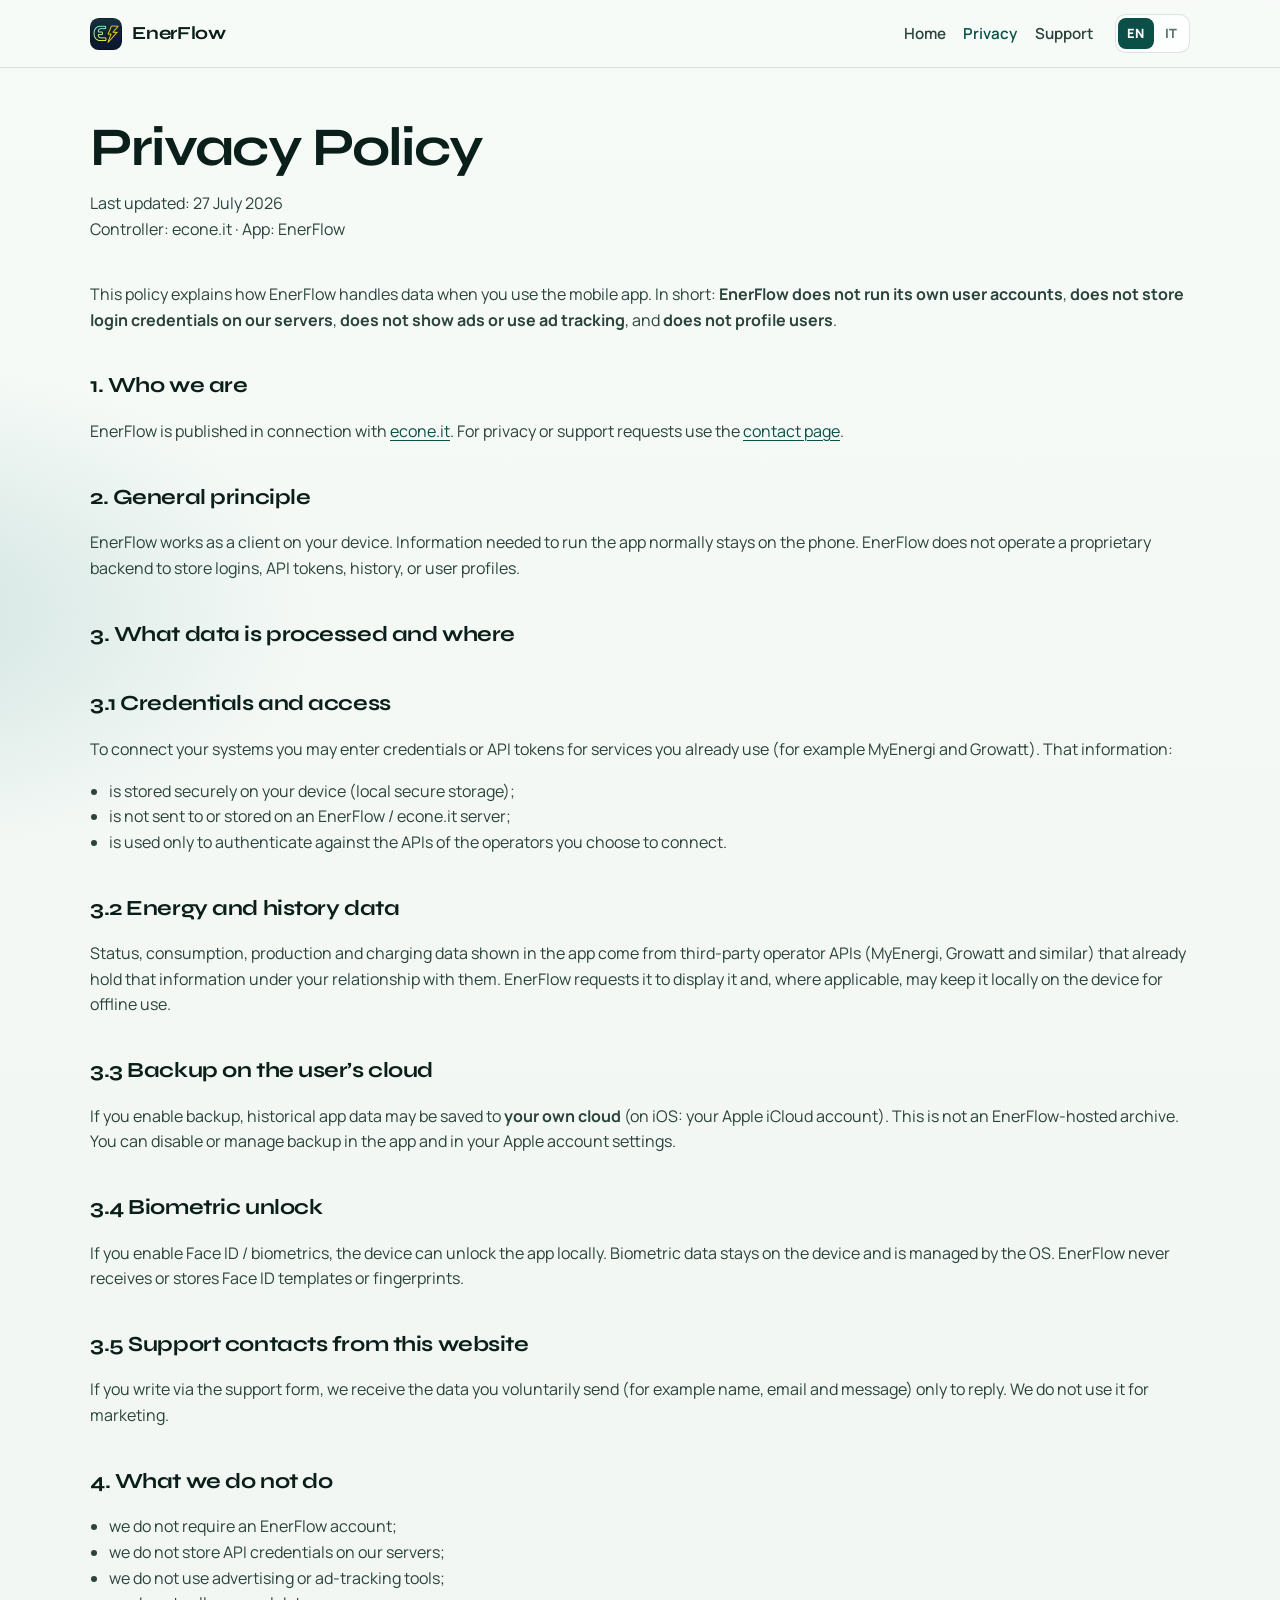
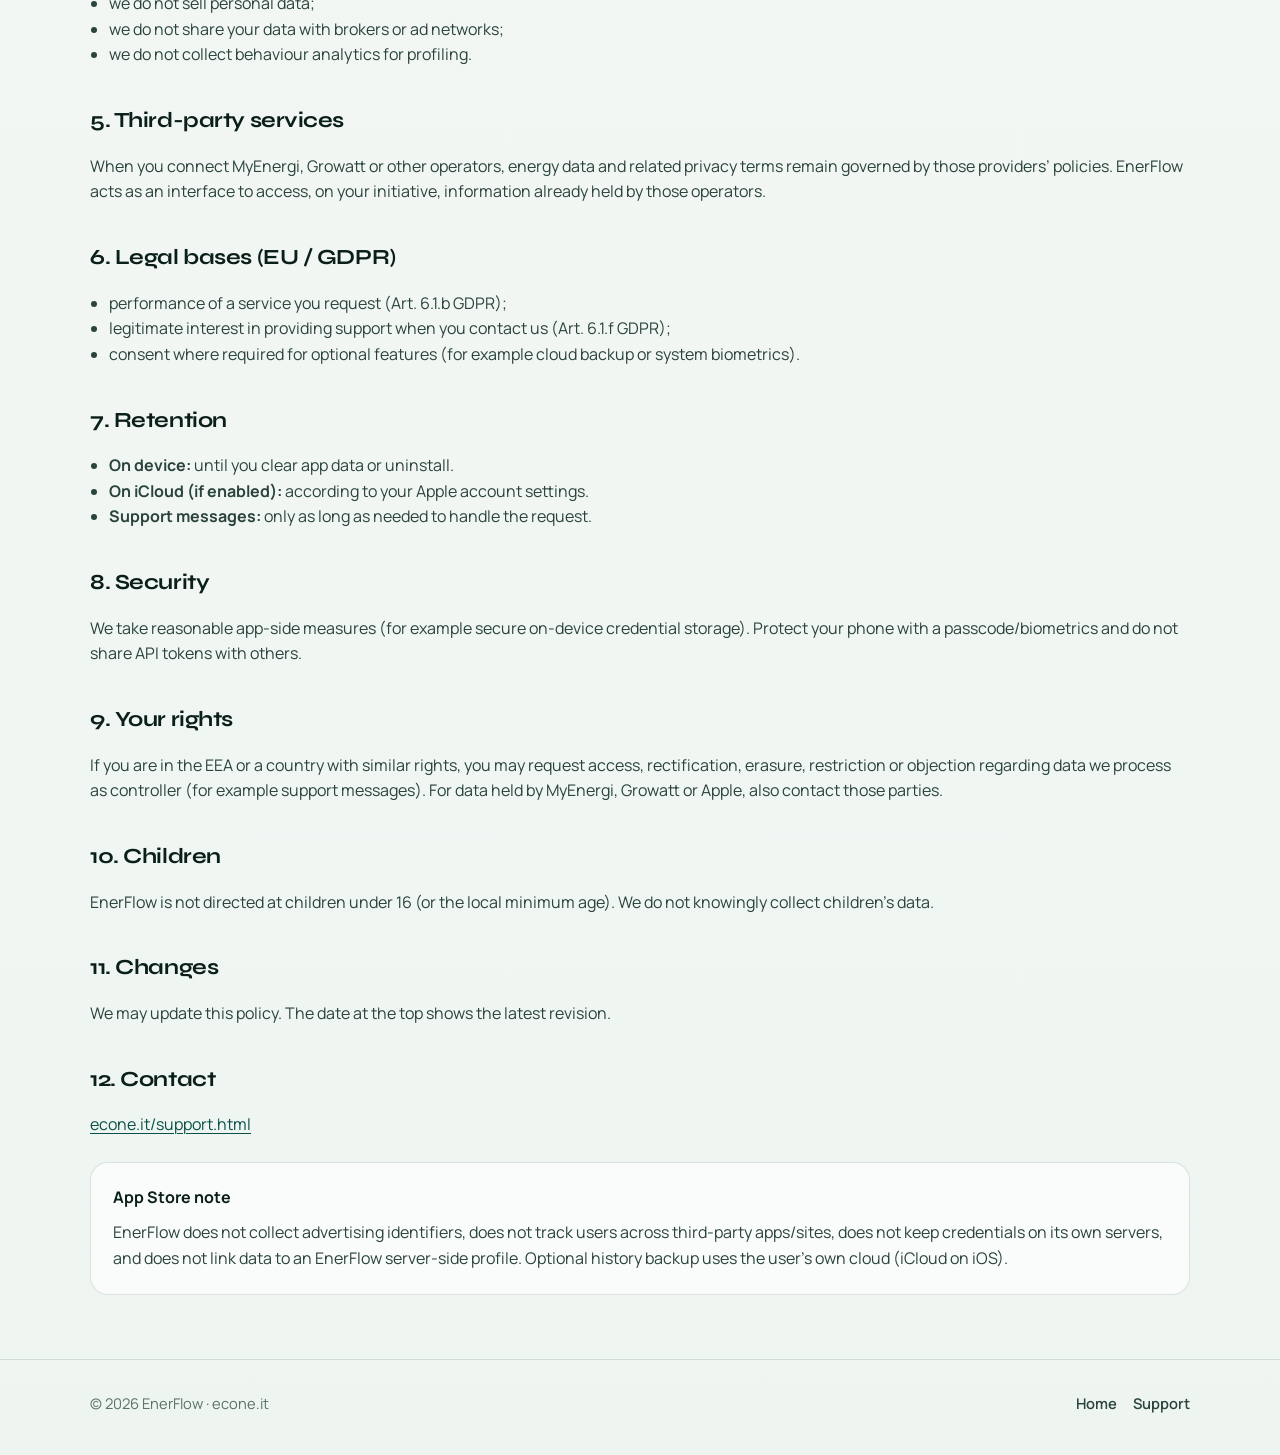
==== privacy.html @ f2bab7f7 "initial EnerFlow website" ====
<!DOCTYPE html>
<html lang="en">
<head>
  <meta charset="utf-8" />
  <meta name="viewport" content="width=device-width, initial-scale=1" />
  <title>Privacy Policy — EnerFlow</title>
  <meta name="description" content="EnerFlow privacy policy: on-device data, no ads, no personal data collection, user iCloud backup, MyEnergi and Growatt APIs." />
  <link rel="icon" href="assets/logo-enerflow.png" type="image/png" />
  <link rel="preconnect" href="https://fonts.googleapis.com" />
  <link rel="preconnect" href="https://fonts.gstatic.com" crossorigin />
  <link href="https://fonts.googleapis.com/css2?family=Manrope:wght@400;600;700&family=Syne:wght@700;800&display=swap" rel="stylesheet" />
  <link rel="stylesheet" href="styles.css" />
</head>
<body>
  <header class="site-header">
    <div class="wrap nav">
      <a class="brand" href="index.html">
        <img class="brand-logo" src="assets/logo-enerflow.png" width="32" height="32" alt="" />
        EnerFlow
      </a>
      <ul class="nav-links">
        <li><a href="index.html">Home</a></li>
        <li><a href="privacy.html" aria-current="page" data-i18n="nav_privacy">Privacy</a></li>
        <li><a href="support.html" data-i18n="nav_support">Support</a></li>
        <li class="lang-switch" role="group" aria-label="Language">
          <button type="button" class="lang-btn is-active" data-lang="en" aria-pressed="true">EN</button>
          <button type="button" class="lang-btn" data-lang="it" aria-pressed="false">IT</button>
        </li>
      </ul>
    </div>
  </header>

  <main>
    <div class="lang-block" data-lang="en">
      <section class="page-hero">
        <div class="wrap">
          <h1>Privacy Policy</h1>
          <p>
            Last updated: 27 July 2026<br />
            Controller: econe.it · App: EnerFlow
          </p>
        </div>
      </section>
      <section class="wrap prose">
        <p>
          This policy explains how EnerFlow handles data when you use the mobile app.
          In short: <strong>EnerFlow does not run its own user accounts</strong>,
          <strong>does not store login credentials on our servers</strong>,
          <strong>does not show ads or use ad tracking</strong>, and
          <strong>does not profile users</strong>.
        </p>
        <h2>1. Who we are</h2>
        <p>
          EnerFlow is published in connection with
          <a href="https://econe.it">econe.it</a>.
          For privacy or support requests use the
          <a href="support.html">contact page</a>.
        </p>
        <h2>2. General principle</h2>
        <p>
          EnerFlow works as a client on your device. Information needed to run the app
          normally stays on the phone. EnerFlow does not operate a proprietary backend
          to store logins, API tokens, history, or user profiles.
        </p>
        <h2>3. What data is processed and where</h2>
        <h2>3.1 Credentials and access</h2>
        <p>
          To connect your systems you may enter credentials or API tokens for services
          you already use (for example MyEnergi and Growatt). That information:
        </p>
        <ul>
          <li>is stored securely on your device (local secure storage);</li>
          <li>is not sent to or stored on an EnerFlow / econe.it server;</li>
          <li>is used only to authenticate against the APIs of the operators you choose to connect.</li>
        </ul>
        <h2>3.2 Energy and history data</h2>
        <p>
          Status, consumption, production and charging data shown in the app come from
          third-party operator APIs (MyEnergi, Growatt and similar) that already hold
          that information under your relationship with them. EnerFlow requests it to
          display it and, where applicable, may keep it locally on the device for offline use.
        </p>
        <h2>3.3 Backup on the user’s cloud</h2>
        <p>
          If you enable backup, historical app data may be saved to
          <strong>your own cloud</strong> (on iOS: your Apple iCloud account).
          This is not an EnerFlow-hosted archive. You can disable or manage backup
          in the app and in your Apple account settings.
        </p>
        <h2>3.4 Biometric unlock</h2>
        <p>
          If you enable Face ID / biometrics, the device can unlock the app locally.
          Biometric data stays on the device and is managed by the OS. EnerFlow never
          receives or stores Face ID templates or fingerprints.
        </p>
        <h2>3.5 Support contacts from this website</h2>
        <p>
          If you write via the support form, we receive the data you voluntarily send
          (for example name, email and message) only to reply. We do not use it for marketing.
        </p>
        <h2>4. What we do not do</h2>
        <ul>
          <li>we do not require an EnerFlow account;</li>
          <li>we do not store API credentials on our servers;</li>
          <li>we do not use advertising or ad-tracking tools;</li>
          <li>we do not sell personal data;</li>
          <li>we do not share your data with brokers or ad networks;</li>
          <li>we do not collect behaviour analytics for profiling.</li>
        </ul>
        <h2>5. Third-party services</h2>
        <p>
          When you connect MyEnergi, Growatt or other operators, energy data and related
          privacy terms remain governed by those providers’ policies. EnerFlow acts as an
          interface to access, on your initiative, information already held by those operators.
        </p>
        <h2>6. Legal bases (EU / GDPR)</h2>
        <ul>
          <li>performance of a service you request (Art. 6.1.b GDPR);</li>
          <li>legitimate interest in providing support when you contact us (Art. 6.1.f GDPR);</li>
          <li>consent where required for optional features (for example cloud backup or system biometrics).</li>
        </ul>
        <h2>7. Retention</h2>
        <ul>
          <li><strong>On device:</strong> until you clear app data or uninstall.</li>
          <li><strong>On iCloud (if enabled):</strong> according to your Apple account settings.</li>
          <li><strong>Support messages:</strong> only as long as needed to handle the request.</li>
        </ul>
        <h2>8. Security</h2>
        <p>
          We take reasonable app-side measures (for example secure on-device credential storage).
          Protect your phone with a passcode/biometrics and do not share API tokens with others.
        </p>
        <h2>9. Your rights</h2>
        <p>
          If you are in the EEA or a country with similar rights, you may request access,
          rectification, erasure, restriction or objection regarding data we process as controller
          (for example support messages). For data held by MyEnergi, Growatt or Apple, also contact those parties.
        </p>
        <h2>10. Children</h2>
        <p>EnerFlow is not directed at children under 16 (or the local minimum age). We do not knowingly collect children’s data.</p>
        <h2>11. Changes</h2>
        <p>We may update this policy. The date at the top shows the latest revision.</p>
        <h2>12. Contact</h2>
        <p><a href="support.html">econe.it/support.html</a></p>
        <div class="panel">
          <strong>App Store note</strong>
          <p style="margin:0.6rem 0 0;">
            EnerFlow does not collect advertising identifiers, does not track users across third-party apps/sites,
            does not keep credentials on its own servers, and does not link data to an EnerFlow server-side profile.
            Optional history backup uses the user’s own cloud (iCloud on iOS).
          </p>
        </div>
      </section>
    </div>

    <div class="lang-block" data-lang="it" hidden>
      <section class="page-hero">
        <div class="wrap">
          <h1>Informativa sulla privacy</h1>
          <p>
            Ultimo aggiornamento: 27 luglio 2026<br />
            Titolare del trattamento: econe.it · App: EnerFlow
          </p>
        </div>
      </section>
      <section class="wrap prose">
        <p>
          Questa informativa spiega come EnerFlow tratta i dati quando usi l’applicazione mobile.
          In sintesi: <strong>EnerFlow non gestisce un account utente proprio</strong>,
          <strong>non memorizza le credenziali di accesso su un nostro server</strong>,
          <strong>non effettua tracking pubblicitario</strong> e
          <strong>non profila gli utenti</strong>.
        </p>
        <h2>1. Chi siamo</h2>
        <p>
          EnerFlow è pubblicata in relazione al dominio
          <a href="https://econe.it">econe.it</a>.
          Per richieste privacy o supporto usa la
          <a href="support.html">pagina di contatto</a>.
        </p>
        <h2>2. Principio generale</h2>
        <p>
          EnerFlow funziona come client sul tuo dispositivo. Le informazioni necessarie restano
          di regola sul telefono. EnerFlow non opera un backend proprietario per salvare
          login, token API, dati storici o profili utente.
        </p>
        <h2>3. Quali dati vengono trattati e dove</h2>
        <h2>3.1 Credenziali e accesso</h2>
        <p>
          Per collegare i tuoi impianti puoi inserire credenziali o token API dei servizi
          che già usi (ad esempio MyEnergi e Growatt). Queste informazioni:
        </p>
        <ul>
          <li>vengono salvate in modo protetto sul tuo dispositivo;</li>
          <li>non vengono inviate né archiviate su un server di EnerFlow / econe.it;</li>
          <li>sono usate solo per autenticarti verso le API degli operatori che hai scelto.</li>
        </ul>
        <h2>3.2 Dati energetici e storici</h2>
        <p>
          I dati visualizzati in app provengono dalle API di operatori terzi (MyEnergi, Growatt e simili)
          che già detengono tali informazioni. EnerFlow li richiede per mostrarli e, dove previsto,
          può conservarli localmente sul dispositivo.
        </p>
        <h2>3.3 Backup su cloud dell’utente</h2>
        <p>
          Se attivi il backup, i dati storici possono essere salvati sul
          <strong>cloud personale dell’utente</strong> (su iOS: iCloud).
          Non su un archivio gestito da EnerFlow.
        </p>
        <h2>3.4 Sblocco biometrico</h2>
        <p>
          Face ID / biometria restano sul dispositivo e sono gestiti dal sistema operativo.
          EnerFlow non riceve né memorizza impronte o modelli Face ID.
        </p>
        <h2>3.5 Contatti di supporto dal sito</h2>
        <p>
          Se ci scrivi tramite il form, riceviamo i dati che invii volontariamente solo per rispondere.
          Non li usiamo per marketing.
        </p>
        <h2>4. Cosa non facciamo</h2>
        <ul>
          <li>non creiamo un account EnerFlow obbligatorio;</li>
          <li>non memorizziamo su server nostri le credenziali API;</li>
          <li>non usiamo strumenti di tracking pubblicitario;</li>
          <li>non vendiamo dati personali;</li>
          <li>non condividiamo i tuoi dati con broker o reti pubblicitarie;</li>
          <li>non raccogliamo analytics di comportamento a fini di profilazione.</li>
        </ul>
        <h2>5. Servizi di terzi</h2>
        <p>
          Quando colleghi MyEnergi, Growatt o altri operatori, i dati energetici restano regolati
          dalle loro informative privacy. EnerFlow agisce come interfaccia su tua iniziativa.
        </p>
        <h2>6. Base giuridica (UE / GDPR)</h2>
        <ul>
          <li>esecuzione di un servizio richiesto (art. 6.1.b GDPR);</li>
          <li>interesse legittimo a fornire supporto (art. 6.1.f GDPR);</li>
          <li>consenso, dove richiesto, per funzioni opzionali.</li>
        </ul>
        <h2>7. Conservazione</h2>
        <ul>
          <li><strong>Sul dispositivo:</strong> finché tieni l’app o cancelli i dati.</li>
          <li><strong>Su iCloud (se attivo):</strong> secondo le impostazioni del tuo account Apple.</li>
          <li><strong>Messaggi di supporto:</strong> per il tempo necessario alla richiesta.</li>
        </ul>
        <h2>8. Sicurezza</h2>
        <p>
          Adottiamo misure ragionevoli lato app. Proteggi il telefono con codice/biometria
          e non condividere token API.
        </p>
        <h2>9. I tuoi diritti</h2>
        <p>
          Puoi esercitare i diritti previsti dal GDPR sui dati che trattiamo come titolari
          (ad esempio messaggi di supporto) tramite la
          <a href="support.html">pagina di supporto</a>.
        </p>
        <h2>10. Minori</h2>
        <p>EnerFlow non è destinata a minori di 16 anni. Non raccogliamo consapevolmente dati di minori.</p>
        <h2>11. Modifiche</h2>
        <p>Possiamo aggiornare questa informativa. La data in alto indica l’ultima revisione.</p>
        <h2>12. Contatti</h2>
        <p><a href="support.html">econe.it/support.html</a></p>
        <div class="panel">
          <strong>Nota per App Store / utenti</strong>
          <p style="margin:0.6rem 0 0;">
            EnerFlow non raccoglie identificatori a fini pubblicitari, non traccia gli utenti tra app/siti di terzi,
            non conserva credenziali su server propri e non collega dati a un profilo EnerFlow lato server.
            Il backup storico, se attivato, avviene sul cloud personale dell’utente (iCloud su iOS).
          </p>
        </div>
      </section>
    </div>
  </main>

  <footer class="site-footer">
    <div class="wrap footer-grid">
      <div>© <span id="year"></span> EnerFlow · econe.it</div>
      <div class="footer-links">
        <a href="index.html">Home</a>
        <a href="support.html" data-i18n="footer_support">Support</a>
      </div>
    </div>
  </footer>
  <script src="site.js"></script>
</body>
</html>
---- styles.css ----
:root {
  --ink: #0b1f1a;
  --ink-soft: #2a433c;
  --muted: #5a7269;
  --paper: #f3f7f4;
  --paper-2: #e7f0ea;
  --line: rgba(11, 31, 26, 0.12);
  --brand: #0f766e;
  --brand-deep: #0a4f48;
  --accent: #d97706;
  --accent-soft: #f59e0b;
  --white: #ffffff;
  --shadow: 0 18px 50px rgba(10, 40, 32, 0.12);
  --radius: 18px;
  --font-display: "Syne", system-ui, sans-serif;
  --font-body: "Manrope", system-ui, sans-serif;
  --max: 1100px;
}

*,
*::before,
*::after {
  box-sizing: border-box;
}

html {
  scroll-behavior: smooth;
}

body {
  margin: 0;
  font-family: var(--font-body);
  color: var(--ink);
  background:
    radial-gradient(1200px 600px at 90% -10%, rgba(245, 158, 11, 0.18), transparent 55%),
    radial-gradient(900px 500px at -10% 20%, rgba(15, 118, 110, 0.16), transparent 50%),
    linear-gradient(180deg, #f7fbf8 0%, var(--paper) 40%, #eef5f1 100%);
  min-height: 100vh;
  line-height: 1.6;
}

img {
  max-width: 100%;
  display: block;
}

a {
  color: var(--brand-deep);
  text-decoration-thickness: 1px;
  text-underline-offset: 3px;
}

a:hover {
  color: var(--brand);
}

.wrap {
  width: min(100% - 2rem, var(--max));
  margin-inline: auto;
}

.site-header {
  position: sticky;
  top: 0;
  z-index: 20;
  backdrop-filter: blur(14px);
  background: rgba(247, 251, 248, 0.82);
  border-bottom: 1px solid var(--line);
}

.nav {
  display: flex;
  align-items: center;
  justify-content: space-between;
  gap: 1rem;
  padding: 0.9rem 0;
}

.brand {
  display: inline-flex;
  align-items: center;
  gap: 0.65rem;
  color: inherit;
  text-decoration: none;
  font-family: var(--font-display);
  font-weight: 700;
  font-size: 1.15rem;
  letter-spacing: -0.02em;
}

.brand-logo {
  width: 2rem;
  height: 2rem;
  border-radius: 0.55rem;
  flex-shrink: 0;
}

.nav-links {
  display: flex;
  align-items: center;
  gap: 1.1rem;
  list-style: none;
  margin: 0;
  padding: 0;
}

.nav-links a {
  text-decoration: none;
  color: var(--ink-soft);
  font-size: 0.95rem;
  font-weight: 600;
}

.nav-links a:hover,
.nav-links a[aria-current="page"] {
  color: var(--brand-deep);
}

.btn {
  display: inline-flex;
  align-items: center;
  justify-content: center;
  gap: 0.45rem;
  border: 0;
  border-radius: 0.7rem;
  padding: 0.85rem 1.2rem;
  font: inherit;
  font-weight: 700;
  cursor: pointer;
  text-decoration: none;
  transition: transform 180ms ease, background 180ms ease, color 180ms ease, box-shadow 180ms ease;
}

.btn:hover {
  transform: translateY(-1px);
}

.btn-primary {
  background: linear-gradient(135deg, var(--brand) 0%, var(--brand-deep) 100%);
  color: var(--white);
  box-shadow: 0 10px 24px rgba(15, 118, 110, 0.28);
}

.btn-primary:hover {
  color: var(--white);
}

.btn-secondary {
  background: rgba(255, 255, 255, 0.72);
  color: var(--brand-deep);
  border: 1px solid var(--line);
}

.btn-secondary:hover {
  color: var(--brand-deep);
  background: var(--white);
}

.hero {
  position: relative;
  min-height: calc(100vh - 4.2rem);
  display: grid;
  align-items: center;
  overflow: hidden;
  padding: 3.5rem 0 4rem;
}

.hero::before {
  content: "";
  position: absolute;
  inset: 8% -8% auto 45%;
  height: 72%;
  border-radius: 40% 60% 55% 45%;
  background:
    linear-gradient(160deg, rgba(15, 118, 110, 0.28), rgba(217, 119, 6, 0.18)),
    radial-gradient(circle at 30% 30%, rgba(255, 255, 255, 0.55), transparent 55%);
  filter: blur(8px);
  animation: drift 12s ease-in-out infinite alternate;
  pointer-events: none;
}

.hero-grid {
  position: relative;
  display: grid;
  gap: 2rem;
  align-items: center;
}

.hero-copy {
  max-width: 36rem;
}

.eyebrow {
  display: inline-block;
  margin: 0 0 0.9rem;
  color: var(--brand-deep);
  font-weight: 700;
  font-size: 0.85rem;
  letter-spacing: 0.08em;
  text-transform: uppercase;
  opacity: 0;
  animation: rise 700ms ease forwards 120ms;
}

.hero h1 {
  margin: 0;
  font-family: var(--font-display);
  font-size: clamp(2.8rem, 7vw, 4.8rem);
  line-height: 0.98;
  letter-spacing: -0.04em;
  opacity: 0;
  animation: rise 800ms ease forwards 220ms;
}

.hero-lead {
  margin: 1.15rem 0 0;
  color: var(--ink-soft);
  font-size: 1.08rem;
  max-width: 34rem;
  opacity: 0;
  animation: rise 800ms ease forwards 340ms;
}

.cta-row {
  display: flex;
  flex-wrap: wrap;
  gap: 0.8rem;
  margin-top: 1.8rem;
  opacity: 0;
  animation: rise 800ms ease forwards 460ms;
}

.hero-visual {
  justify-self: end;
  width: min(100%, 320px);
  aspect-ratio: 1;
  display: grid;
  place-items: center;
  opacity: 0;
  animation: rise 900ms ease forwards 280ms, float 7s ease-in-out infinite 1s;
}

.hero-logo {
  width: 78%;
  height: auto;
  border-radius: 22%;
  box-shadow: var(--shadow);
}

.section {
  padding: 4.5rem 0;
}

.section-title {
  margin: 0 0 0.7rem;
  font-family: var(--font-display);
  font-size: clamp(1.8rem, 3.5vw, 2.5rem);
  letter-spacing: -0.03em;
  line-height: 1.1;
}

.section-lead {
  margin: 0;
  color: var(--muted);
  max-width: 40rem;
}

.feature-list {
  display: grid;
  gap: 1.2rem;
  margin: 2.2rem 0 0;
  padding: 0;
  list-style: none;
}

.feature-list li {
  padding: 1.2rem 1.3rem;
  border-top: 1px solid var(--line);
}

.feature-list strong {
  display: block;
  font-family: var(--font-display);
  font-size: 1.15rem;
  margin-bottom: 0.25rem;
  letter-spacing: -0.02em;
}

.feature-list p {
  margin: 0;
  color: var(--ink-soft);
}

.lang-switch {
  display: inline-flex;
  align-items: center;
  gap: 0.15rem;
  margin-left: 0.25rem;
  padding: 0.15rem;
  border: 1px solid var(--line);
  border-radius: 0.65rem;
  background: rgba(255, 255, 255, 0.7);
}

.lang-btn {
  border: 0;
  background: transparent;
  color: var(--muted);
  font: inherit;
  font-size: 0.8rem;
  font-weight: 800;
  letter-spacing: 0.04em;
  padding: 0.35rem 0.55rem;
  border-radius: 0.5rem;
  cursor: pointer;
}

.lang-btn.is-active {
  background: var(--brand-deep);
  color: var(--white);
}

.trust-section {
  padding-top: 1rem;
}

.trust-grid {
  display: grid;
  gap: 1rem;
  margin-top: 1.6rem;
}

.trust-item {
  padding: 1.25rem 1.35rem 1.35rem;
  border-left: 3px solid var(--brand);
  background: linear-gradient(135deg, rgba(255, 255, 255, 0.72), rgba(231, 240, 234, 0.55));
}

.trust-item strong {
  display: block;
  font-family: var(--font-display);
  font-size: 1.2rem;
  letter-spacing: -0.02em;
  margin-bottom: 0.35rem;
}

.trust-item p {
  margin: 0;
  color: var(--ink-soft);
}

.screenshots-section {
  padding-top: 2rem;
  overflow: hidden;
}

.carousel {
  --carousel-h: min(68vh, 620px);
  position: relative;
  display: grid;
  grid-template-columns: auto 1fr auto;
  align-items: center;
  gap: 0.4rem;
  margin-top: 2rem;
  perspective: 1600px;
}

.carousel-viewport {
  position: relative;
  height: var(--carousel-h);
  overflow: visible;
}

.carousel-slide {
  position: absolute;
  top: 50%;
  left: 50%;
  margin: 0;
  width: min(36vw, 250px);
  max-height: calc(var(--carousel-h) - 1rem);
  transform: translate(-50%, -50%);
  transition:
    transform 520ms cubic-bezier(0.22, 1, 0.36, 1),
    filter 520ms ease,
    opacity 520ms ease;
  cursor: pointer;
  user-select: none;
  will-change: transform, filter, opacity;
}

.carousel-stage {
  position: relative;
  width: 100%;
  height: 100%;
  transform-style: preserve-3d;
}

.carousel-slide.is-active {
  cursor: default;
  filter: brightness(1) saturate(1);
  opacity: 1;
}

.carousel-slide img {
  width: 100%;
  height: auto;
  max-height: calc(var(--carousel-h) - 1rem);
  object-fit: contain;
  border-radius: 0.85rem;
  background: rgba(255, 255, 255, 0.55);
  box-shadow: 0 22px 50px rgba(10, 40, 32, 0.22);
}

.carousel-nav {
  width: 2.5rem;
  height: 2.5rem;
  border: 1px solid var(--line);
  border-radius: 999px;
  background: rgba(255, 255, 255, 0.82);
  color: var(--brand-deep);
  font-size: 1.6rem;
  line-height: 1;
  cursor: pointer;
  z-index: 5;
}

.carousel-nav:hover {
  background: var(--white);
}

.carousel-caption {
  margin: 1.1rem auto 0;
  text-align: center;
  max-width: 34rem;
  min-height: 4.2rem;
}

.carousel-caption-title {
  margin: 0;
  font-family: var(--font-display);
  font-size: 1.15rem;
  font-weight: 700;
  letter-spacing: -0.02em;
  color: var(--ink);
}

.carousel-caption-text {
  margin: 0.35rem 0 0;
  color: var(--ink-soft);
  font-size: 0.98rem;
  line-height: 1.45;
}

.carousel-dots {
  display: flex;
  justify-content: center;
  gap: 0.45rem;
  margin-top: 0.85rem;
}

.carousel-dot {
  width: 0.55rem;
  height: 0.55rem;
  border: 0;
  border-radius: 999px;
  background: rgba(11, 31, 26, 0.22);
  cursor: pointer;
  padding: 0;
}

.carousel-dot.is-active {
  background: var(--brand);
  width: 1.15rem;
}

.shots-hint {
  margin-top: 1.2rem;
  color: var(--muted);
  font-size: 0.95rem;
  text-align: center;
}

.shots-hint code {
  font-size: 0.88em;
}

.page-hero {
  padding: 3.2rem 0 1.5rem;
}

.page-hero h1 {
  margin: 0;
  font-family: var(--font-display);
  font-size: clamp(2.2rem, 5vw, 3.4rem);
  letter-spacing: -0.035em;
  line-height: 1.05;
}

.page-hero p {
  margin: 0.9rem 0 0;
  color: var(--ink-soft);
  max-width: 40rem;
}

.prose {
  padding-bottom: 4rem;
}

.prose h2 {
  margin: 2.2rem 0 0.7rem;
  font-family: var(--font-display);
  font-size: 1.35rem;
  letter-spacing: -0.02em;
}

.prose p,
.prose li {
  color: var(--ink-soft);
}

.prose ul {
  padding-left: 1.2rem;
}

.panel {
  margin-top: 1.5rem;
  padding: 1.4rem;
  background: rgba(255, 255, 255, 0.65);
  border: 1px solid var(--line);
  border-radius: var(--radius);
}

.form {
  display: grid;
  gap: 1rem;
  max-width: 34rem;
}

.form label {
  display: grid;
  gap: 0.4rem;
  font-weight: 650;
  color: var(--ink);
}

.form input,
.form textarea,
.form select {
  width: 100%;
  border: 1px solid var(--line);
  border-radius: 0.7rem;
  padding: 0.8rem 0.9rem;
  font: inherit;
  color: var(--ink);
  background: rgba(255, 255, 255, 0.85);
}

.form input:focus,
.form textarea:focus,
.form select:focus {
  outline: 2px solid rgba(15, 118, 110, 0.35);
  border-color: var(--brand);
}

.form textarea {
  min-height: 150px;
  resize: vertical;
}

.form-note {
  margin: 0;
  color: var(--muted);
  font-size: 0.92rem;
}

.form-status {
  margin: 0;
  min-height: 1.4rem;
  font-weight: 650;
}

.form-status.ok {
  color: var(--brand-deep);
}

.form-status.err {
  color: #b42318;
}

.site-footer {
  border-top: 1px solid var(--line);
  padding: 2rem 0 2.5rem;
  color: var(--muted);
  font-size: 0.92rem;
}

.footer-grid {
  display: flex;
  flex-wrap: wrap;
  gap: 1rem 2rem;
  justify-content: space-between;
  align-items: center;
}

.footer-links {
  display: flex;
  flex-wrap: wrap;
  gap: 1rem;
}

.footer-links a {
  text-decoration: none;
  color: var(--ink-soft);
  font-weight: 600;
}

@keyframes rise {
  from {
    opacity: 0;
    transform: translateY(14px);
  }
  to {
    opacity: 1;
    transform: translateY(0);
  }
}

@keyframes float {
  0%,
  100% {
    transform: translateY(0);
  }
  50% {
    transform: translateY(-10px);
  }
}

@keyframes drift {
  from {
    transform: translate3d(0, 0, 0) scale(1);
  }
  to {
    transform: translate3d(-24px, 18px, 0) scale(1.05);
  }
}

@media (min-width: 860px) {
  .hero-grid {
    grid-template-columns: 1.15fr 0.85fr;
  }

  .feature-list {
    grid-template-columns: repeat(3, 1fr);
    gap: 0;
  }

  .feature-list li {
    border-top: 0;
    border-left: 1px solid var(--line);
    padding: 0 1.4rem;
  }

  .feature-list li:first-child {
    border-left: 0;
    padding-left: 0;
  }

  .trust-grid {
    grid-template-columns: 1fr 1fr;
  }

  .carousel-slide {
    width: min(28vw, 260px);
  }
}

@media (max-width: 640px) {
  .nav-links {
    gap: 0.55rem;
  }

  .nav-links .nav-hide-sm {
    display: none;
  }

  .hero {
    min-height: auto;
    padding-top: 2.4rem;
  }

  .hero-visual {
    justify-self: start;
    width: min(100%, 280px);
  }

  .carousel {
    --carousel-h: min(58vh, 480px);
  }

  .carousel-slide {
    width: min(52vw, 200px);
  }

  .carousel-nav {
    width: 2.1rem;
    height: 2.1rem;
  }
}
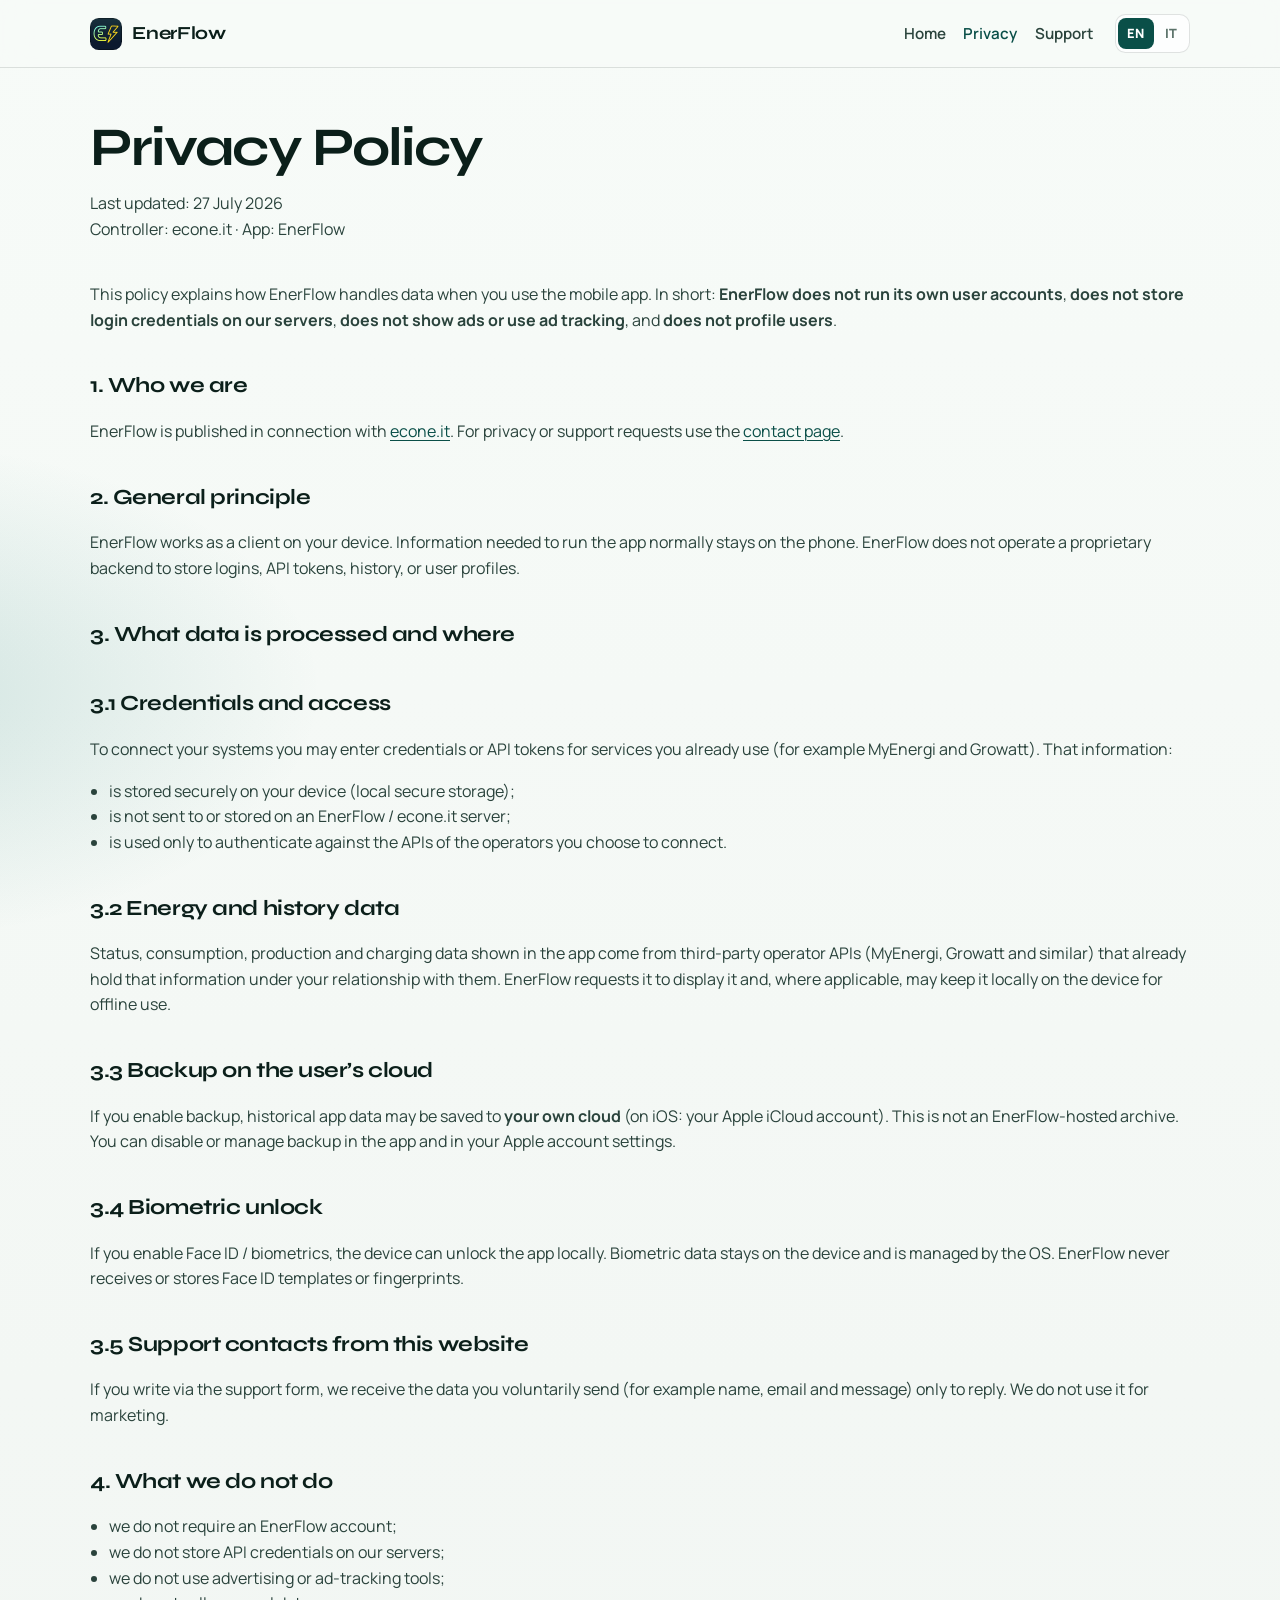
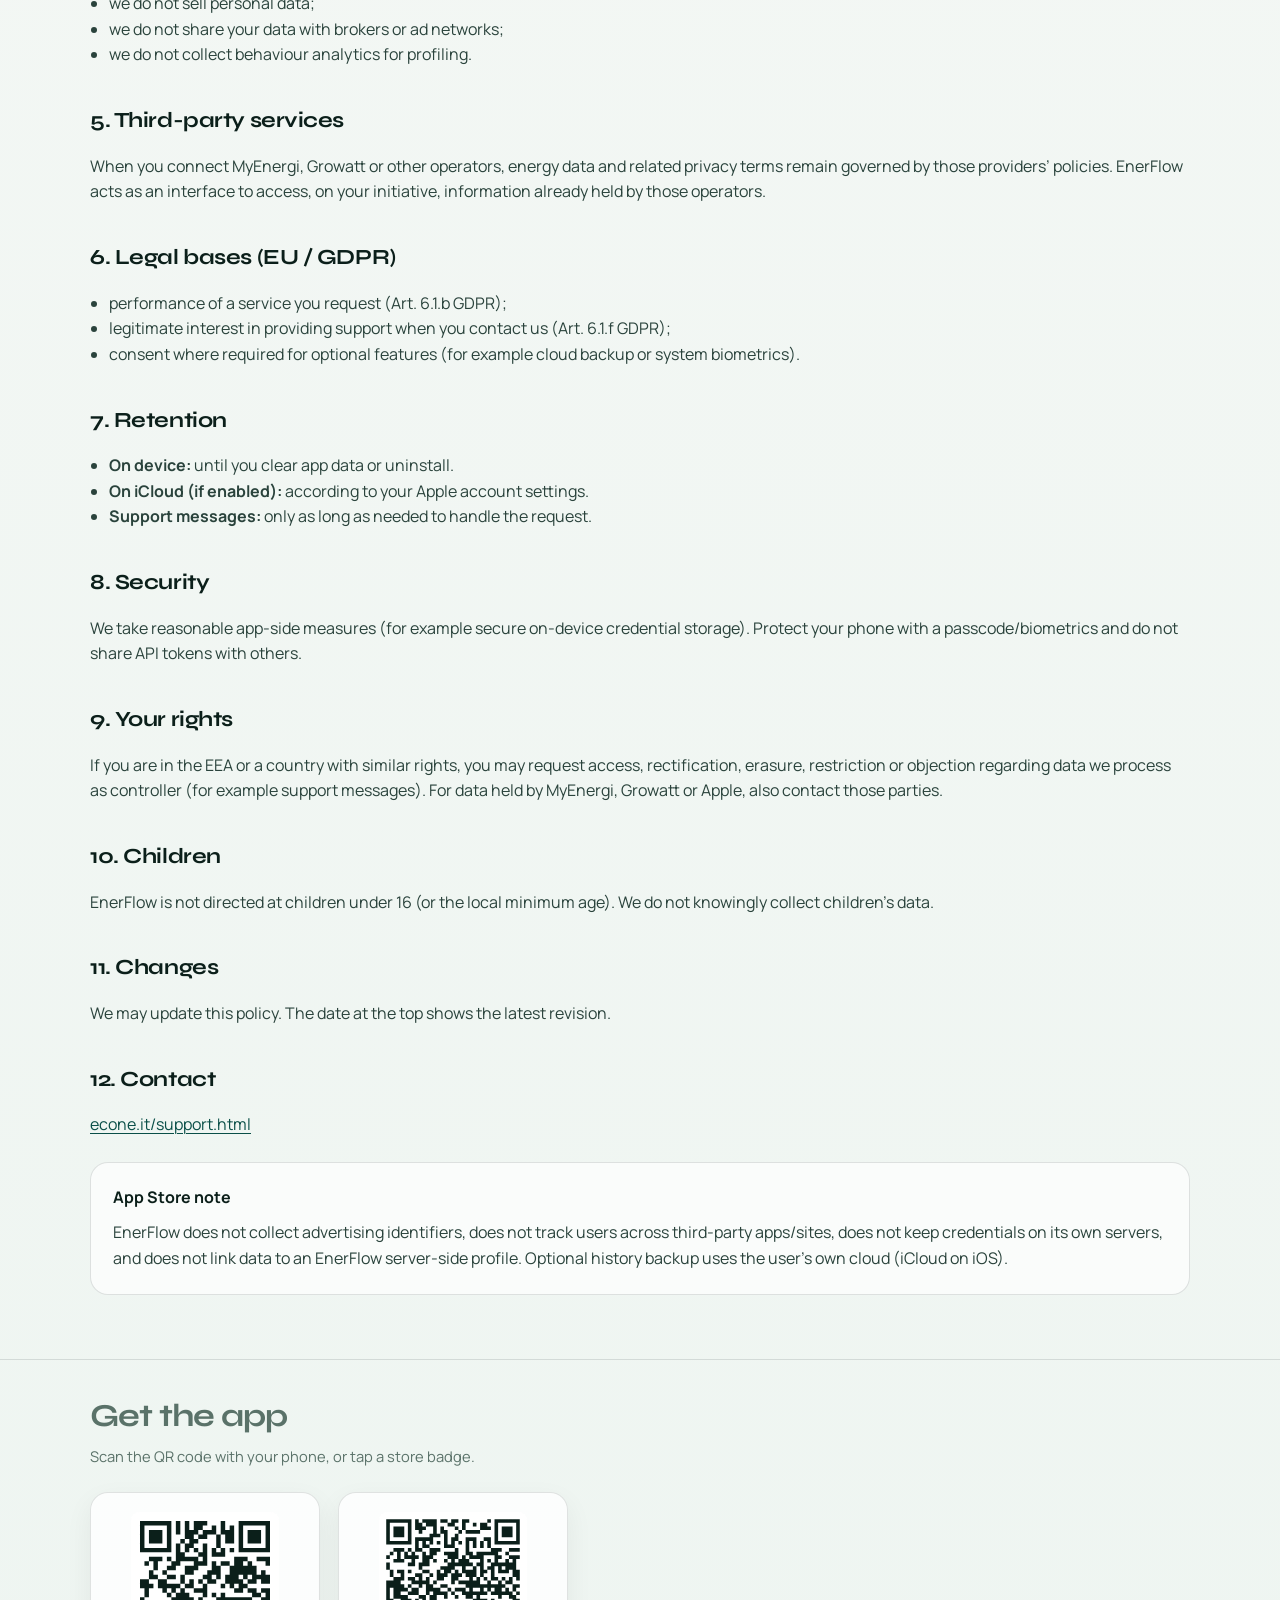
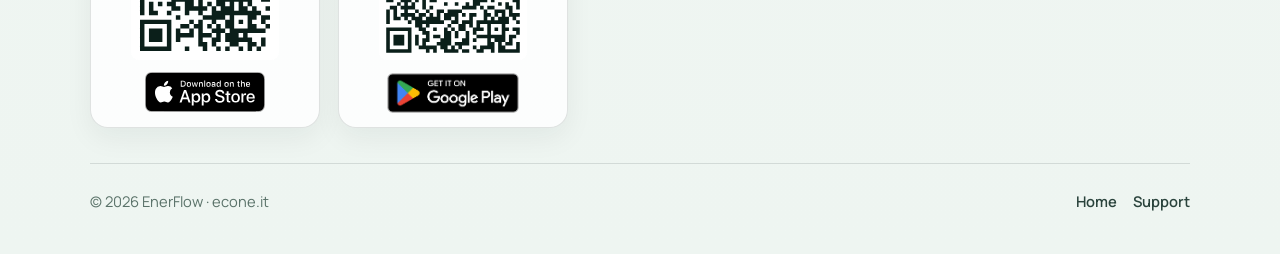
==== commit 255d6f5c: "Apple Store e play store" ====
--- a/privacy.html
+++ b/privacy.html
@@ -273,11 +273,27 @@
   </main>
 
   <footer class="site-footer">
-    <div class="wrap footer-grid">
-      <div>© <span id="year"></span> EnerFlow · econe.it</div>
-      <div class="footer-links">
-        <a href="index.html">Home</a>
-        <a href="support.html" data-i18n="footer_support">Support</a>
+    <div class="wrap">
+      <section class="store-download" id="download" aria-labelledby="download-title">
+        <h2 class="section-title" id="download-title" data-i18n="download_title">Get the app</h2>
+        <p class="section-lead" data-i18n="download_lead">Scan the QR code with your phone, or tap a store badge.</p>
+        <div class="store-grid">
+          <a class="store-card" data-store="apple" href="https://apps.apple.com/" target="_blank" rel="noopener noreferrer">
+            <img class="store-qr" src="assets/store/qr-app-store.svg" width="180" height="180" alt="QR code for the App Store" data-i18n-attr="alt:download_qr_apple" />
+            <img class="store-badge store-badge-apple" src="assets/store/badge-app-store.svg" width="120" height="40" alt="Download on the App Store" data-i18n-attr="alt:download_appstore" />
+          </a>
+          <a class="store-card" data-store="play" href="https://play.google.com/store/apps/" target="_blank" rel="noopener noreferrer">
+            <img class="store-qr" src="assets/store/qr-play-store.svg" width="180" height="180" alt="QR code for Google Play" data-i18n-attr="alt:download_qr_play" />
+            <img class="store-badge store-badge-play" src="assets/store/badge-google-play.png" width="155" height="60" alt="Get it on Google Play" data-i18n-attr="alt:download_playstore" />
+          </a>
+        </div>
+      </section>
+      <div class="footer-grid">
+        <div>© <span id="year"></span> EnerFlow · econe.it</div>
+        <div class="footer-links">
+          <a href="index.html">Home</a>
+          <a href="support.html" data-i18n="footer_support">Support</a>
+        </div>
       </div>
     </div>
   </footer>
--- a/styles.css
+++ b/styles.css
@@ -224,6 +224,7 @@
 .cta-row {
   display: flex;
   flex-wrap: wrap;
+  align-items: center;
   gap: 0.8rem;
   margin-top: 1.8rem;
   opacity: 0;
@@ -589,9 +590,80 @@
 
 .site-footer {
   border-top: 1px solid var(--line);
-  padding: 2rem 0 2.5rem;
+  padding: 2.4rem 0 2.5rem;
   color: var(--muted);
   font-size: 0.92rem;
+}
+
+.store-download {
+  padding-bottom: 2.2rem;
+  margin-bottom: 1.6rem;
+  border-bottom: 1px solid var(--line);
+}
+
+.store-download .section-title {
+  font-size: clamp(1.45rem, 2.8vw, 2rem);
+}
+
+.store-download .section-lead {
+  max-width: 34rem;
+}
+
+.store-grid {
+  display: grid;
+  grid-template-columns: repeat(2, minmax(0, 230px));
+  gap: 1.1rem;
+  margin-top: 1.5rem;
+}
+
+.store-card {
+  display: flex;
+  flex-direction: column;
+  align-items: center;
+  gap: 0.75rem;
+  padding: 1.15rem 1rem 0.85rem;
+  background: rgba(255, 255, 255, 0.82);
+  border: 1px solid var(--line);
+  border-radius: var(--radius);
+  text-decoration: none;
+  color: inherit;
+  box-shadow: 0 10px 28px rgba(10, 40, 32, 0.06);
+  transition: transform 180ms ease, box-shadow 180ms ease;
+}
+
+.store-card:hover {
+  transform: translateY(-2px);
+  color: inherit;
+  box-shadow: 0 16px 36px rgba(10, 40, 32, 0.11);
+}
+
+.store-qr {
+  width: 148px;
+  height: 148px;
+  background: #fff;
+  border-radius: 0.55rem;
+  object-fit: contain;
+}
+
+.store-badge-link {
+  display: inline-flex;
+  align-items: center;
+  line-height: 0;
+}
+
+.store-badge {
+  display: block;
+}
+
+.store-badge-apple {
+  height: 40px;
+  width: auto;
+}
+
+.store-badge-play {
+  height: 58px;
+  width: auto;
+  margin-block: -8px;
 }
 
 .footer-grid {
@@ -705,4 +777,19 @@
     width: 2.1rem;
     height: 2.1rem;
   }
-}
+
+  .store-grid {
+    grid-template-columns: 1fr 1fr;
+    max-width: 28rem;
+    gap: 0.75rem;
+  }
+
+  .store-qr {
+    width: 118px;
+    height: 118px;
+  }
+
+  .store-card {
+    padding: 0.9rem 0.7rem 0.65rem;
+  }
+}
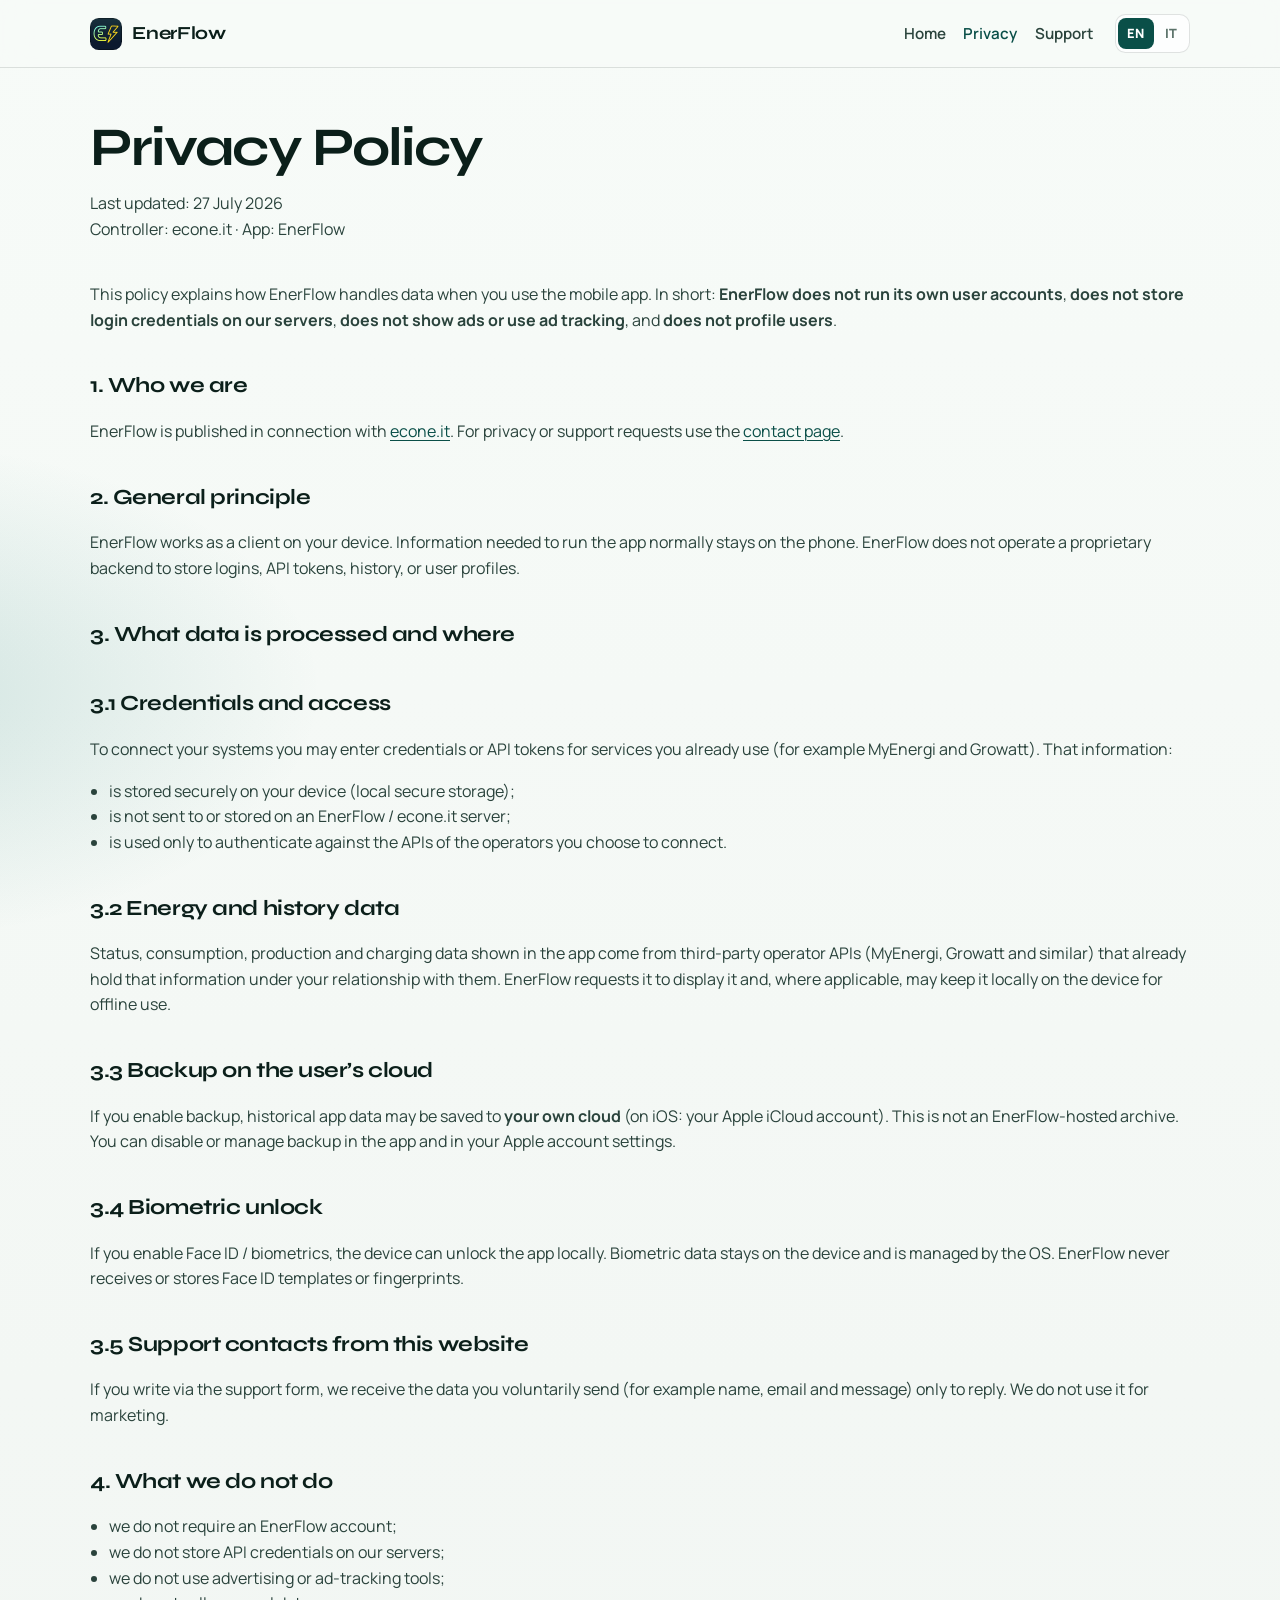
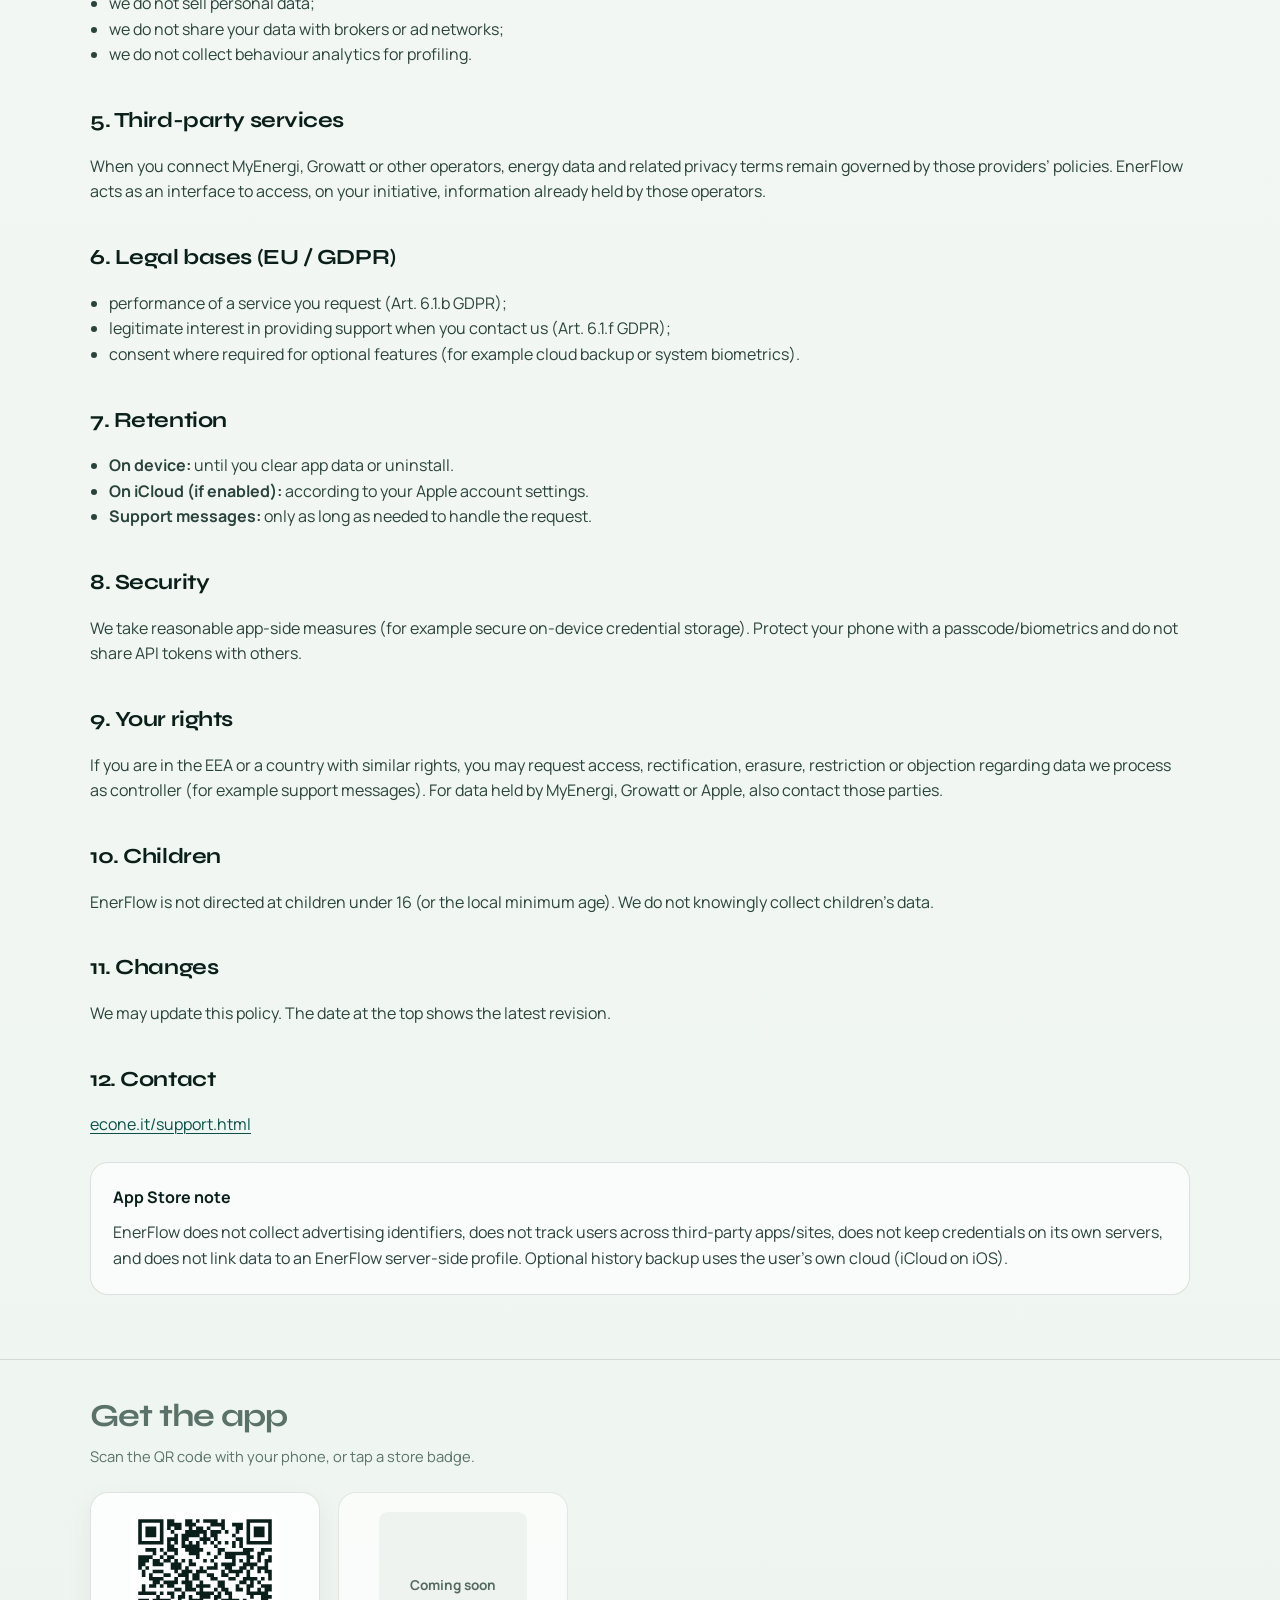
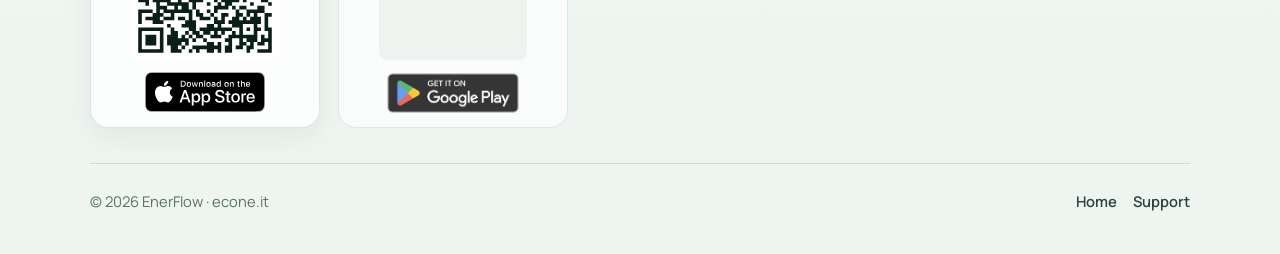
==== commit 04ddd689: "Update app store links and add "Coming soon" message for Google Play. Adjust QR code and styling for" ====
--- a/privacy.html
+++ b/privacy.html
@@ -278,12 +278,13 @@
         <h2 class="section-title" id="download-title" data-i18n="download_title">Get the app</h2>
         <p class="section-lead" data-i18n="download_lead">Scan the QR code with your phone, or tap a store badge.</p>
         <div class="store-grid">
-          <a class="store-card" data-store="apple" href="https://apps.apple.com/" target="_blank" rel="noopener noreferrer">
+          <a class="store-card" data-store="apple" href="https://apps.apple.com/app/id6788673859" target="_blank" rel="noopener noreferrer">
             <img class="store-qr" src="assets/store/qr-app-store.svg" width="180" height="180" alt="QR code for the App Store" data-i18n-attr="alt:download_qr_apple" />
             <img class="store-badge store-badge-apple" src="assets/store/badge-app-store.svg" width="120" height="40" alt="Download on the App Store" data-i18n-attr="alt:download_appstore" />
           </a>
-          <a class="store-card" data-store="play" href="https://play.google.com/store/apps/" target="_blank" rel="noopener noreferrer">
+          <a class="store-card is-unavailable" data-store="play" aria-disabled="true">
             <img class="store-qr" src="assets/store/qr-play-store.svg" width="180" height="180" alt="QR code for Google Play" data-i18n-attr="alt:download_qr_play" />
+            <span class="store-soon" data-i18n="download_coming_soon">Coming soon</span>
             <img class="store-badge store-badge-play" src="assets/store/badge-google-play.png" width="155" height="60" alt="Get it on Google Play" data-i18n-attr="alt:download_playstore" />
           </a>
         </div>
--- a/styles.css
+++ b/styles.css
@@ -647,8 +647,10 @@
 
 .store-badge-link {
   display: inline-flex;
-  align-items: center;
-  line-height: 0;
+  flex-direction: column;
+  align-items: center;
+  gap: 0.25rem;
+  text-decoration: none;
 }
 
 .store-badge {
@@ -664,6 +666,61 @@
   height: 58px;
   width: auto;
   margin-block: -8px;
+}
+
+.store-soon {
+  font-size: 0.72rem;
+  font-weight: 700;
+  color: var(--ink-soft);
+  line-height: 1.2;
+}
+
+.store-badge-link.is-unavailable,
+.store-card.is-unavailable {
+  pointer-events: none;
+  cursor: default;
+}
+
+.store-badge-link.is-unavailable {
+  opacity: 0.48;
+}
+
+.store-card.is-unavailable {
+  opacity: 0.78;
+  box-shadow: none;
+}
+
+.store-card.is-unavailable:hover {
+  transform: none;
+  box-shadow: none;
+}
+
+.store-badge-link .store-soon {
+  display: none;
+}
+
+.store-badge-link.is-unavailable .store-soon {
+  display: block;
+}
+
+.store-card .store-soon {
+  display: none;
+}
+
+.store-card.is-unavailable .store-qr {
+  display: none;
+}
+
+.store-card.is-unavailable .store-soon {
+  display: grid;
+  place-items: center;
+  width: 148px;
+  height: 148px;
+  background: #eef3f0;
+  border-radius: 0.55rem;
+  text-align: center;
+  padding: 0.75rem;
+  font-size: 0.85rem;
 }
 
 .footer-grid {
@@ -789,6 +846,11 @@
     height: 118px;
   }
 
+  .store-card.is-unavailable .store-soon {
+    width: 118px;
+    height: 118px;
+  }
+
   .store-card {
     padding: 0.9rem 0.7rem 0.65rem;
   }
